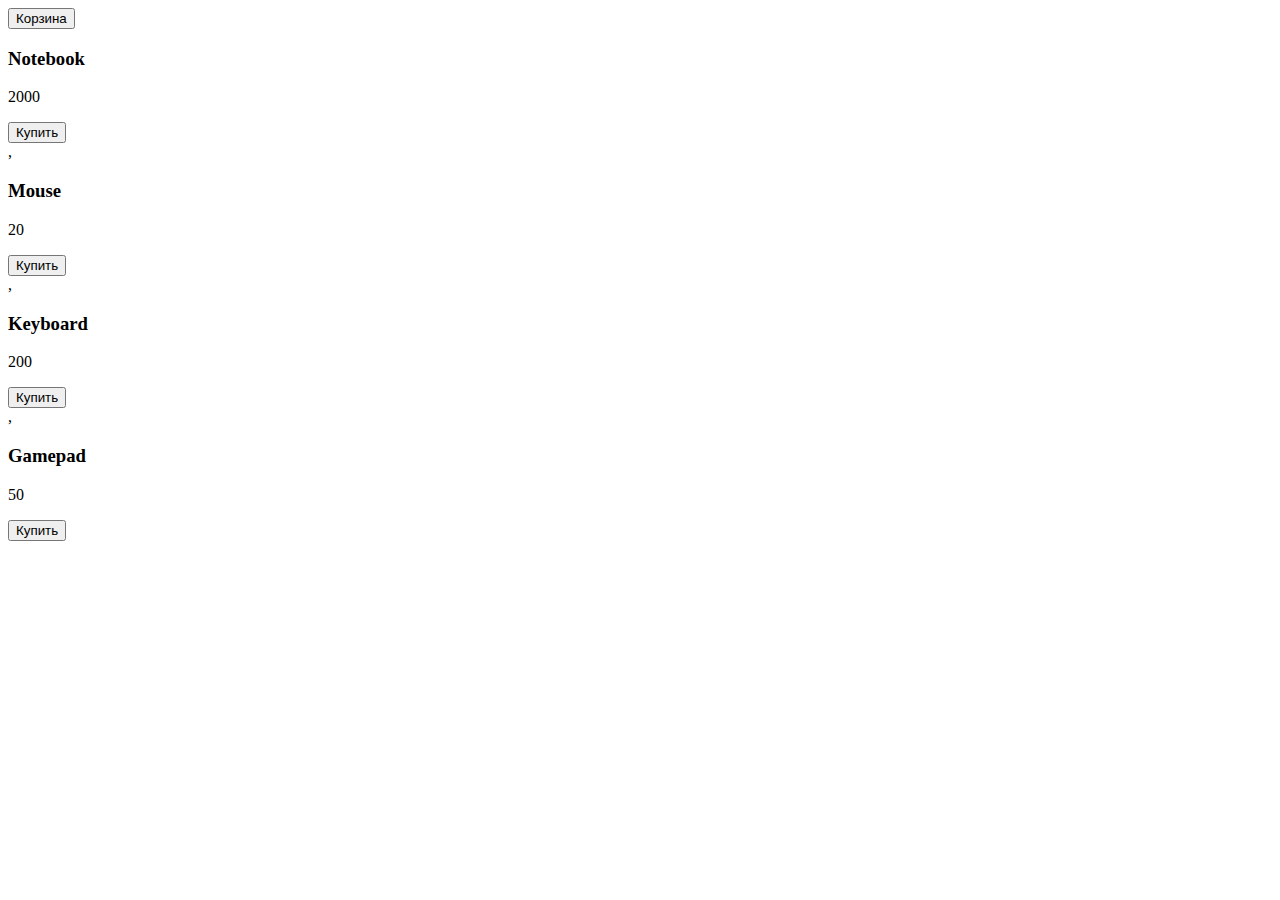
==== index.html @ 2ad417db "lesson1" ====
<!DOCTYPE html>
<html lang="en">
<head>
    <meta charset="UTF-8">
    <title>Интернет-магазин</title>
</head>
<body>
    <header>
        <button class="btn-cart" type="button">Корзина</button>
    </header>
    <main>
        <div class="products"></div>
    </main>
    <script src="js/main.js"></script>
</body>
</html>
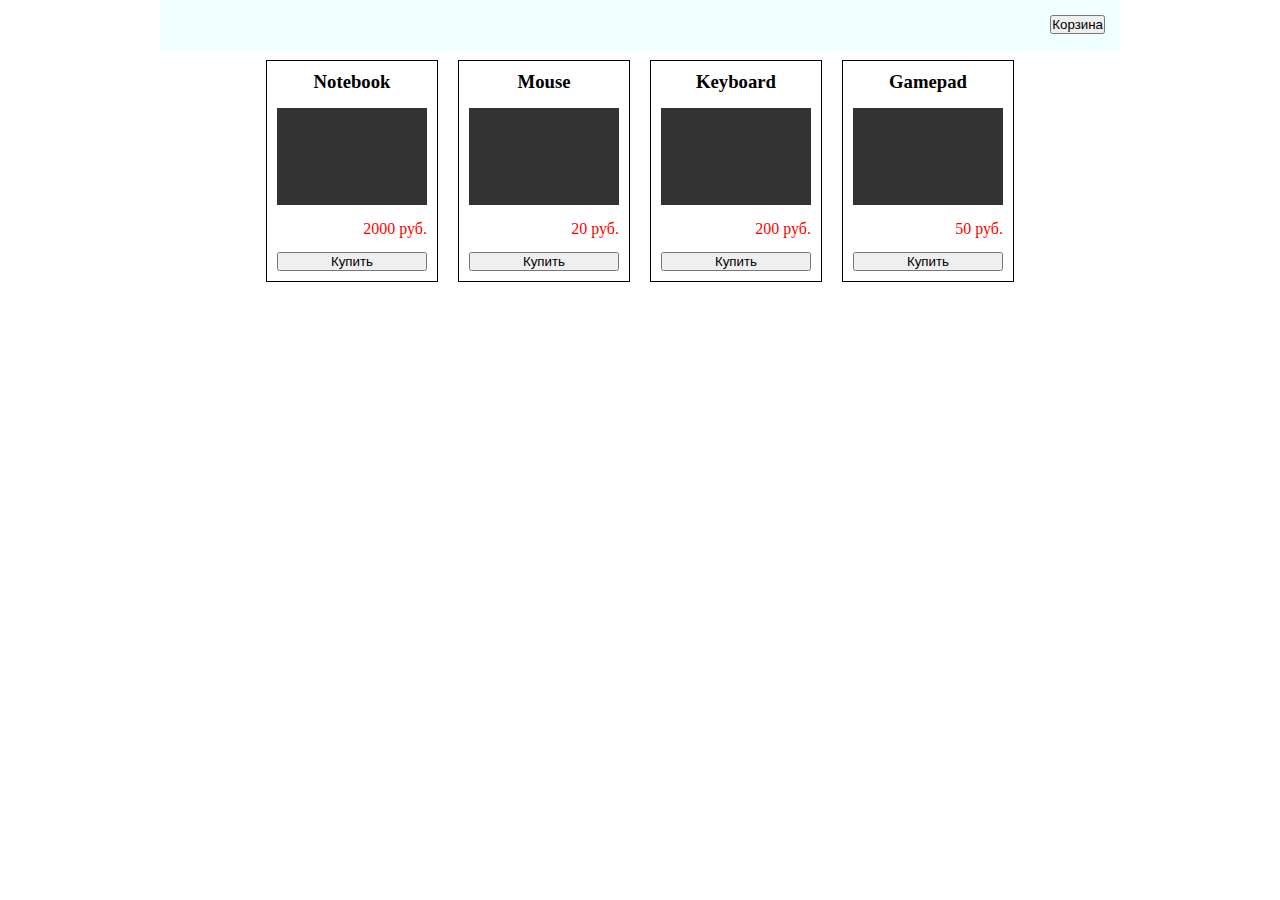
==== commit 49636713: "lesson1 homework done" ====
--- a/index.html
+++ b/index.html
@@ -3,6 +3,7 @@
 <head>
     <meta charset="UTF-8">
     <title>Интернет-магазин</title>
+    <link rel="stylesheet" href="css/style.css">
 </head>
 <body>
     <header>
--- a/css/style.css
+++ b/css/style.css
@@ -0,0 +1,46 @@
+* {
+    margin: 0px;
+    padding: 0px;
+}
+
+body {
+    width: 960px;
+    margin: 0 auto;
+}
+
+header {
+    background-color: azure;
+    height: 50px;
+    text-align: right;
+}
+
+.btn-cart {
+    text-align: right;
+    margin: 15px;
+}
+
+.products {
+    display: flex;
+    justify-content: center;
+    flex-wrap: wrap;
+}
+
+.product-item {
+    width: 150px;
+    height: 200px;
+    border: 1px solid black;
+    padding: 10px;
+    margin: 10px;
+    display: flex;
+    flex-direction: column;
+    justify-content: space-between;
+}
+
+.product-item h3 {
+    text-align: center;
+}
+
+.product-item p {
+    text-align: end;
+    color: red;
+}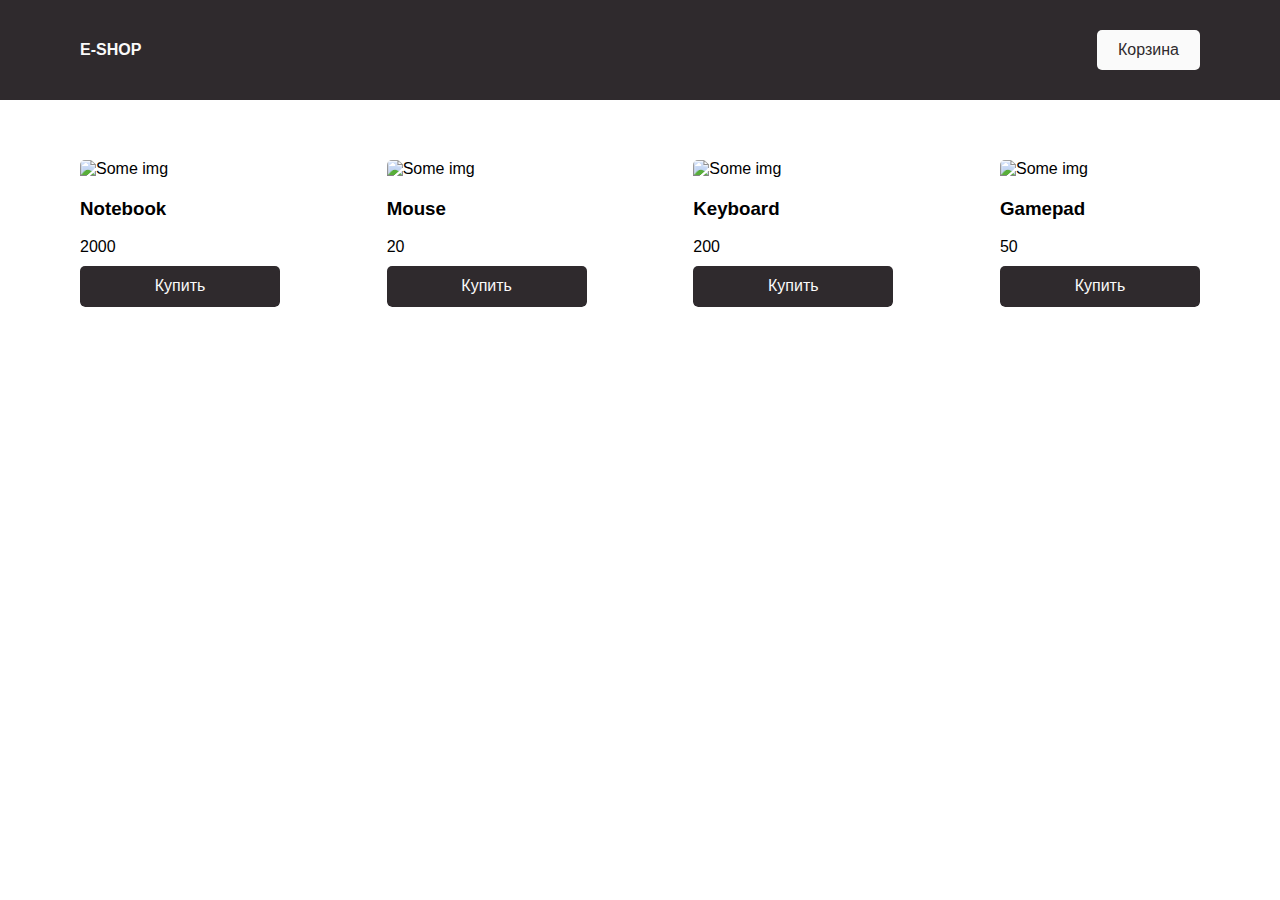
==== commit a154fd59: "lesson2" ====
--- a/index.html
+++ b/index.html
@@ -3,15 +3,25 @@
 <head>
     <meta charset="UTF-8">
     <title>Интернет-магазин</title>
+    <link rel="stylesheet" href="css/normalize.css">
     <link rel="stylesheet" href="css/style.css">
 </head>
 <body>
     <header>
+        <div class="logo">E-shop</div>
         <button class="btn-cart" type="button">Корзина</button>
     </header>
     <main>
         <div class="products"></div>
     </main>
+		<!--befoestart-->
+		<p>
+		<!--afterstart-->
+			<span></span>
+			<!--beforeend-->
+		</p>
+		<!--afterend-->
+   
     <script src="js/main.js"></script>
 </body>
 </html>--- a/css/style.css
+++ b/css/style.css
@@ -1,46 +1,77 @@
-* {
-    margin: 0px;
-    padding: 0px;
+body{
+    font-family: 'SF Pro Display', sans-serif;
 }
+header{
+    display: flex;
+    background-color: #2f2a2d;
+    justify-content: space-between;
+    color: #fafafa;
+    padding: 30px 80px;
+}
+button{
+    outline: none;
+}
+.logo{
 
-body {
-    width: 960px;
-    margin: 0 auto;
+    text-transform: uppercase;
+    font-weight: bold;
 }
-
-header {
-    background-color: azure;
-    height: 50px;
-    text-align: right;
+.btn-cart{
+    background-color: #fafafa;
+    padding: 10px 20px;
+    border: 1px solid transparent;
+    color: #2f2a2d;
+    border-radius: 5px;
+    transition: all ease-in-out .4s;
+    cursor: pointer;
 }
-
-.btn-cart {
-    text-align: right;
-    margin: 15px;
+.btn-cart:hover{
+    background-color: transparent;
+    border-color: #fafafa;
+    color: #fafafa;
 }
-
-.products {
-    display: flex;
-    justify-content: center;
-    flex-wrap: wrap;
+.btn-cart, .logo{
+    align-self: center;
 }
-
-.product-item {
-    width: 150px;
-    height: 200px;
-    border: 1px solid black;
-    padding: 10px;
-    margin: 10px;
+.products{
+    column-gap: 30px;
+    display: grid;
+    grid-template-columns: repeat(auto-fit, 200px);
+    grid-template-rows: 1fr;
+    padding: 40px 80px;
+    justify-content: space-between;
+}
+p {
+    margin: 0 0 5px 0;
+}
+.product-item{
     display: flex;
     flex-direction: column;
-    justify-content: space-between;
+    width: 200px;
+    border-radius: 5px;
+    overflow: hidden;
+    margin: 20px 0;
 }
-
-.product-item h3 {
-    text-align: center;
+img {
+    max-width: 100%;
+    height: auto
 }
-
-.product-item p {
-    text-align: end;
-    color: red;
+.desc {
+    border: 1px solid #c0c0c040;
+    padding: 15px
+}
+.buy-btn{
+    margin-top: 5px;
+    background-color: #2f2a2d;
+    padding: 10px 20px;
+    border: 1px solid transparent;
+    color: #fafafa;
+    border-radius: 5px;
+    transition: all ease-in-out .4s;
+    cursor: pointer;
+}
+.buy-btn:hover{
+    background-color: transparent;
+    border-color: #2f2a2d;
+    color: #2f2a2d;
 }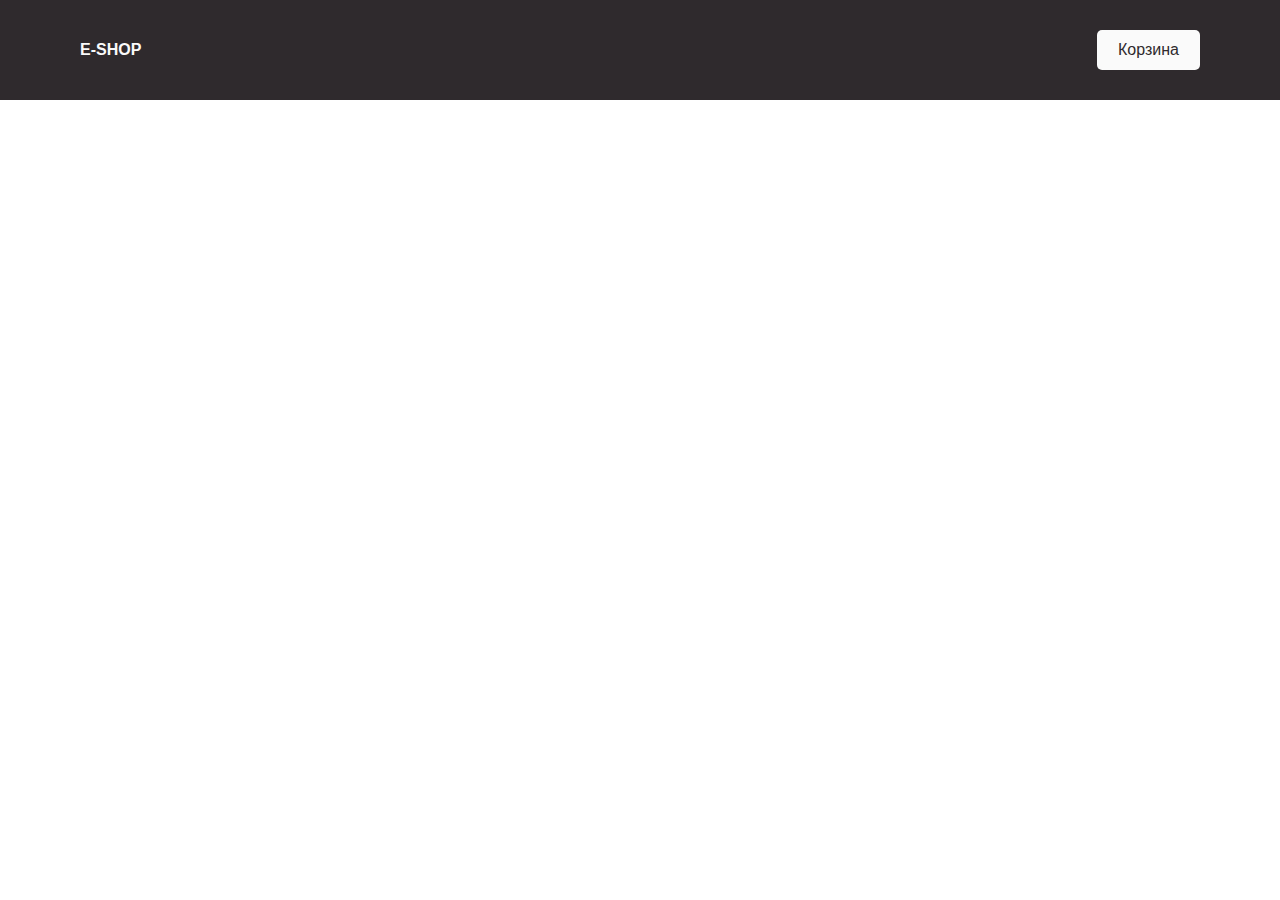
==== commit a1f3094e: "lesson3 homework задание1" ====
--- a/index.html
+++ b/index.html
@@ -5,7 +5,7 @@
     <title>Интернет-магазин</title>
     <link rel="stylesheet" href="css/normalize.css">
     <link rel="stylesheet" href="css/style.css">
-</head>
+</head> 
 <body>
     <header>
         <div class="logo">E-shop</div>
@@ -14,14 +14,14 @@
     <main>
         <div class="products"></div>
     </main>
-		<!--befoestart-->
-		<p>
-		<!--afterstart-->
-			<span></span>
-			<!--beforeend-->
-		</p>
-		<!--afterend-->
-   
+
+    <!--beforestart-->
+    <!--<p>-->
+        <!--afterstart-->
+        <!--<span></span>-->
+        <!--beforeend-->
+    <!--</p> -->
+    <!--afterend-->
     <script src="js/main.js"></script>
 </body>
 </html>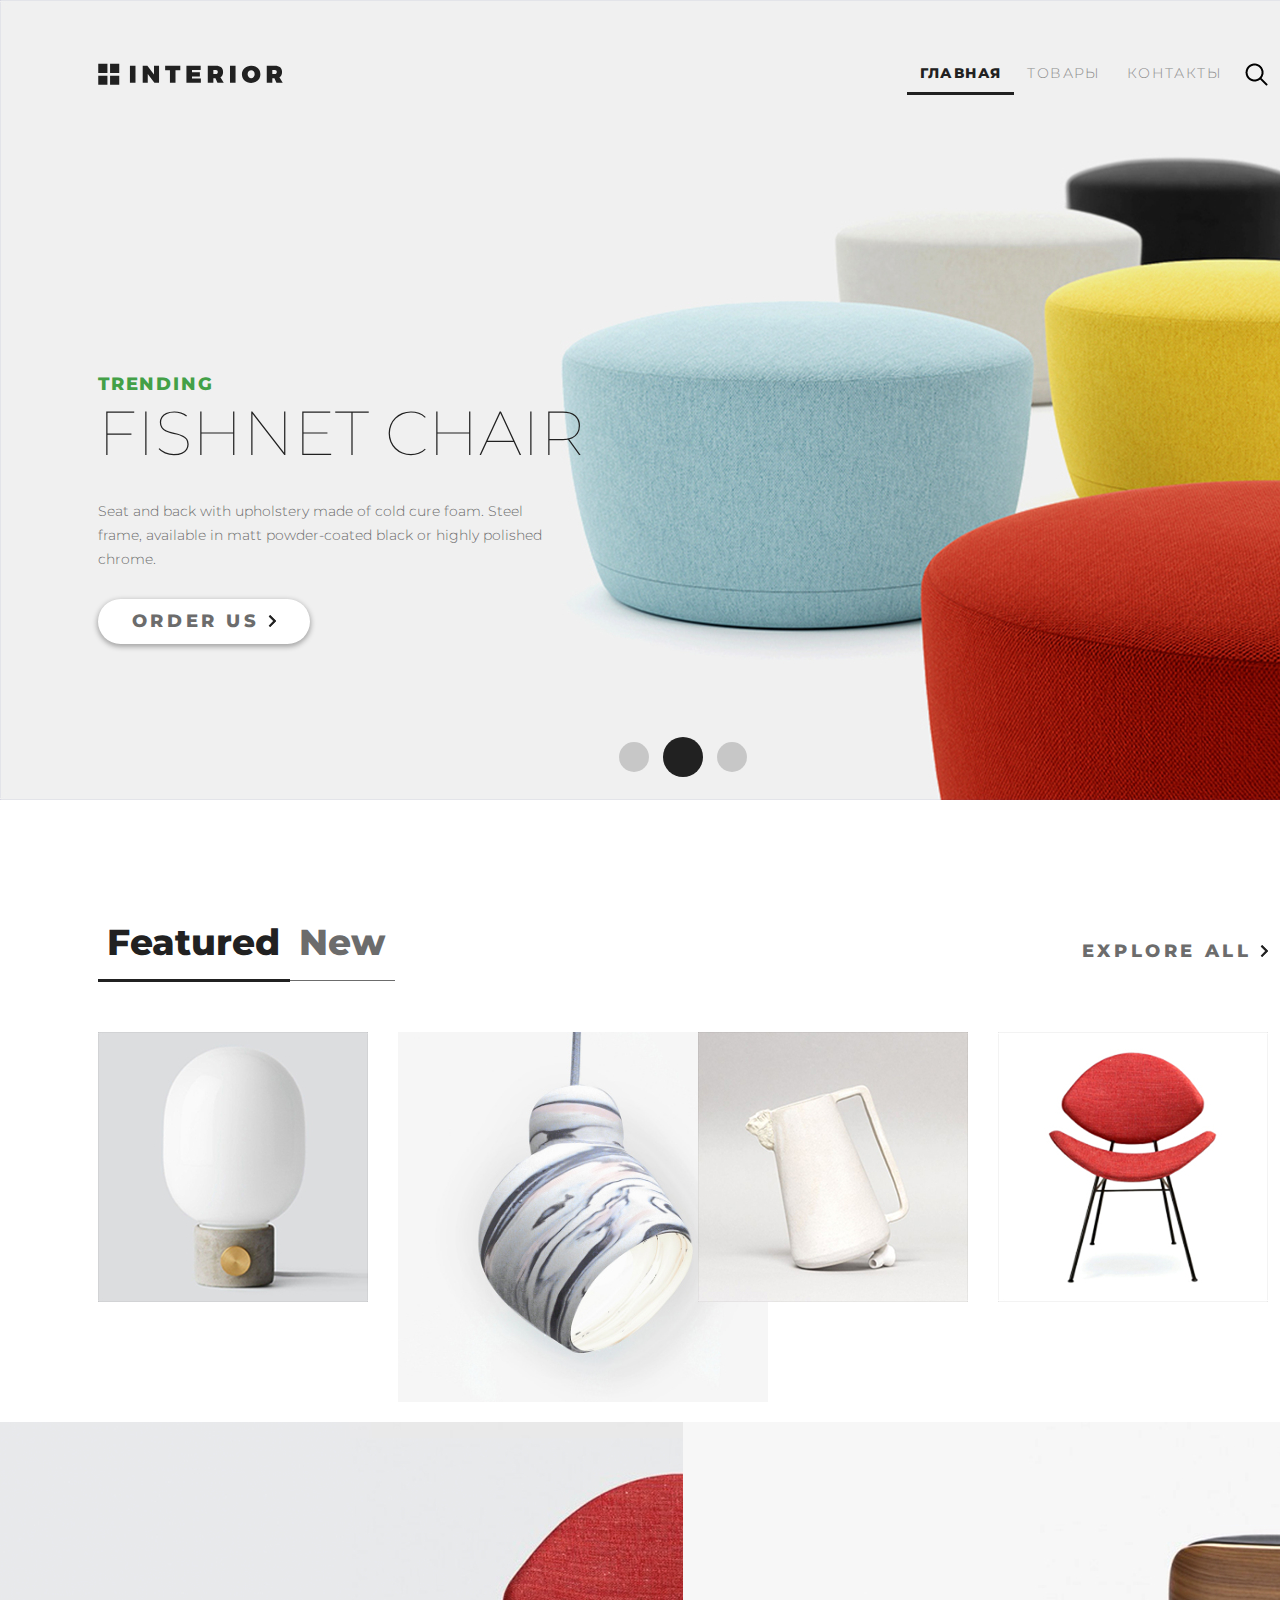
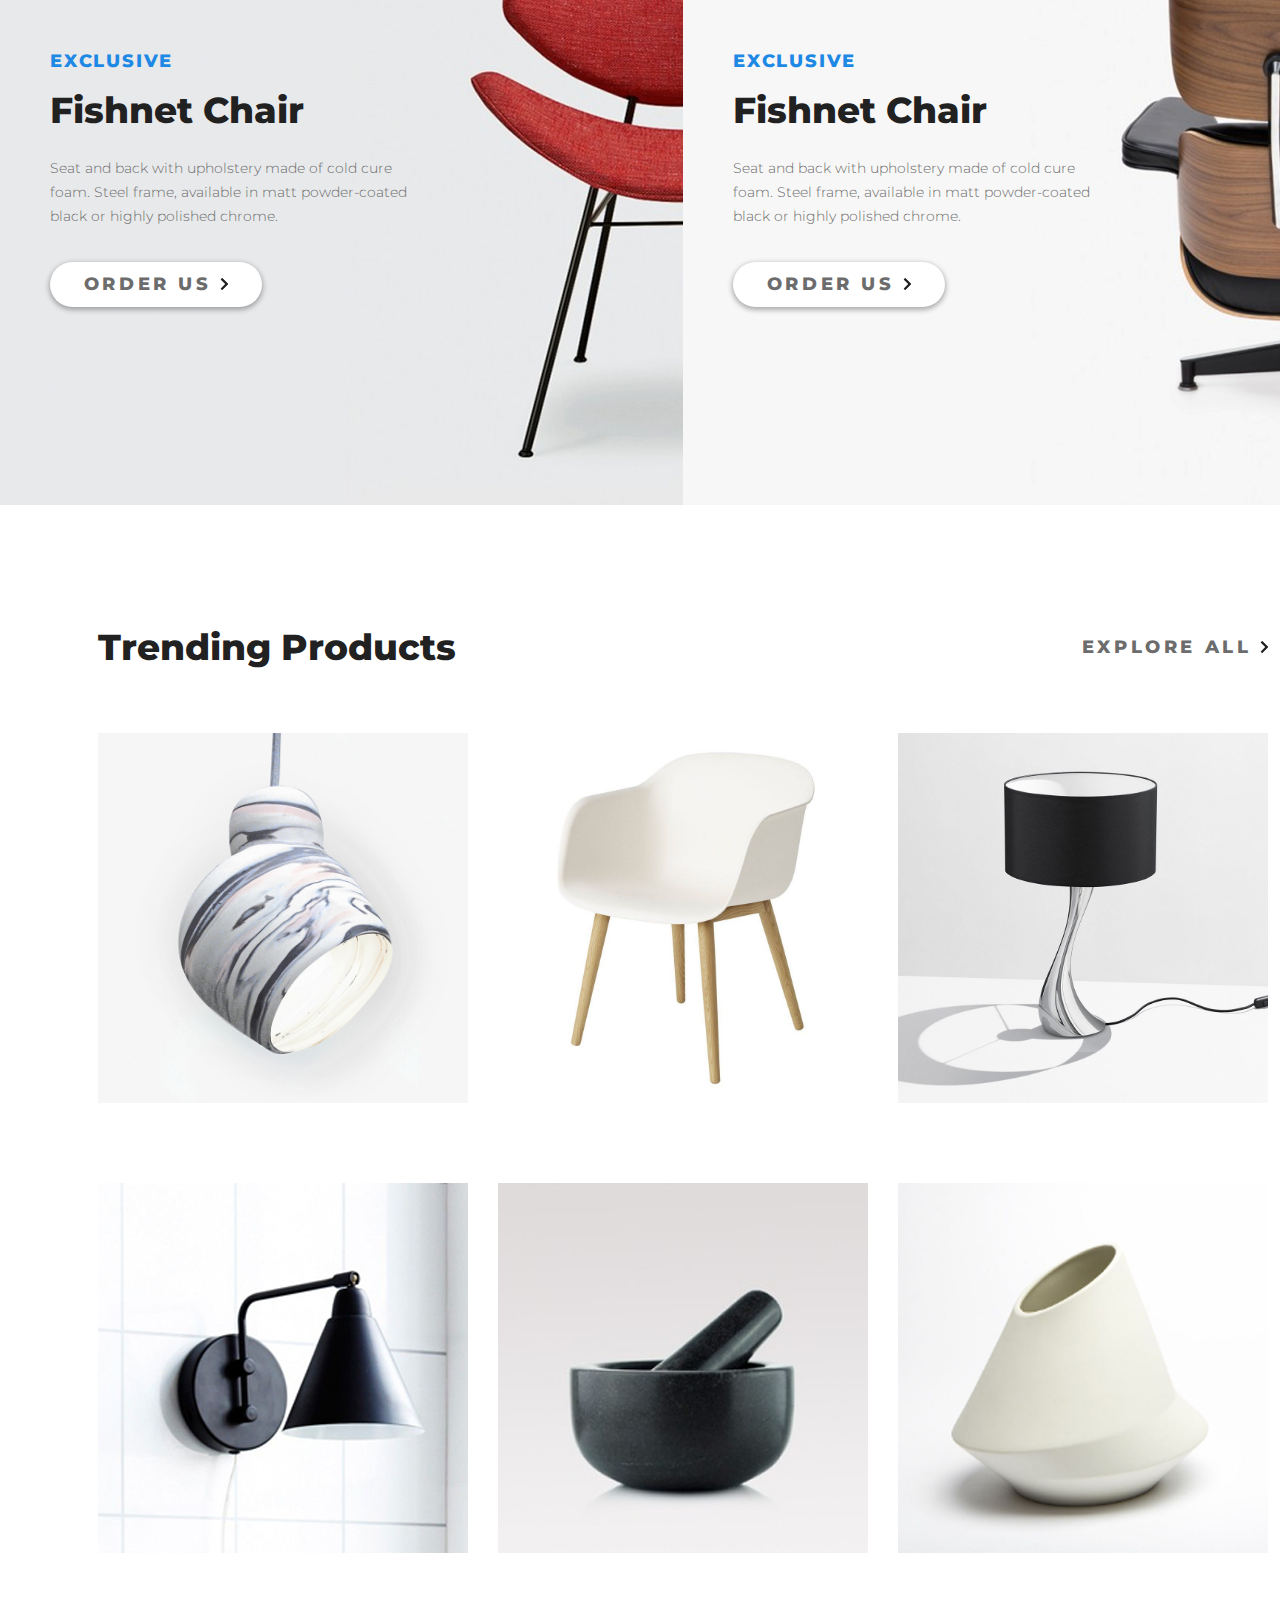
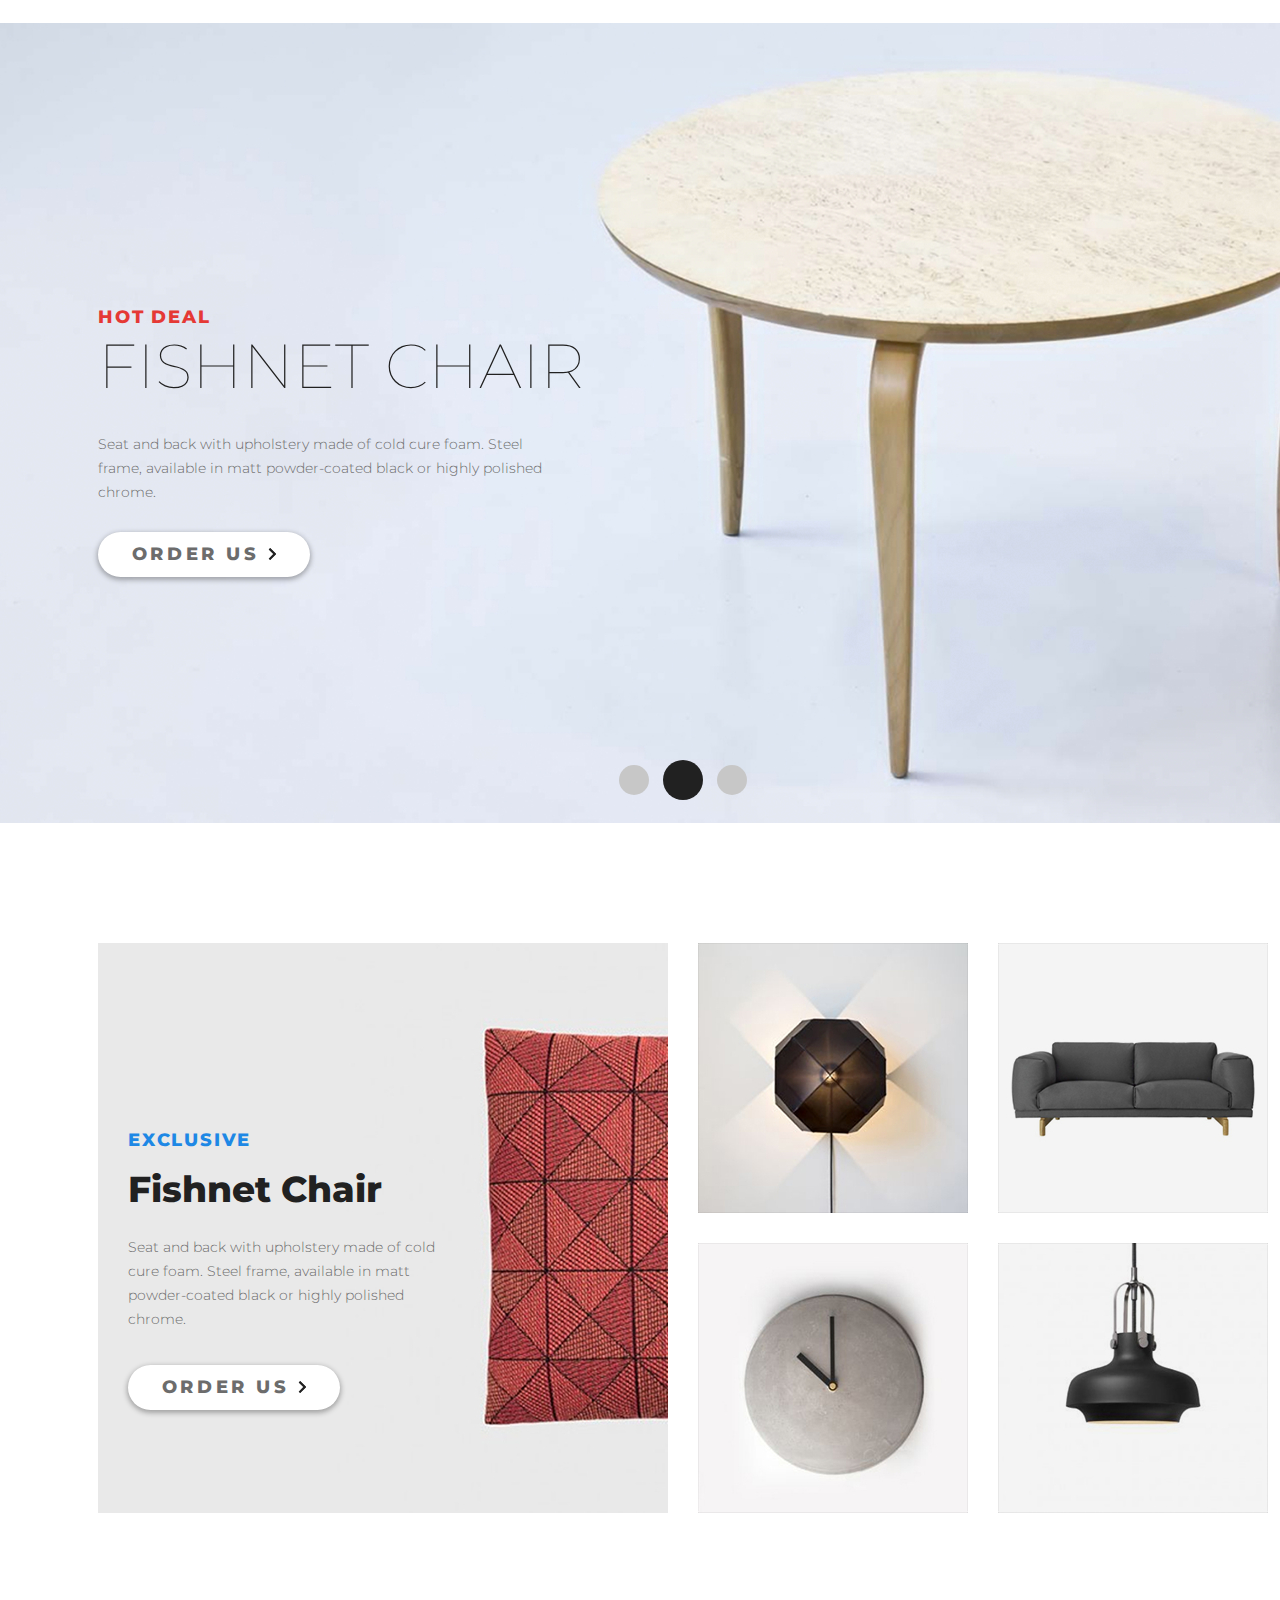
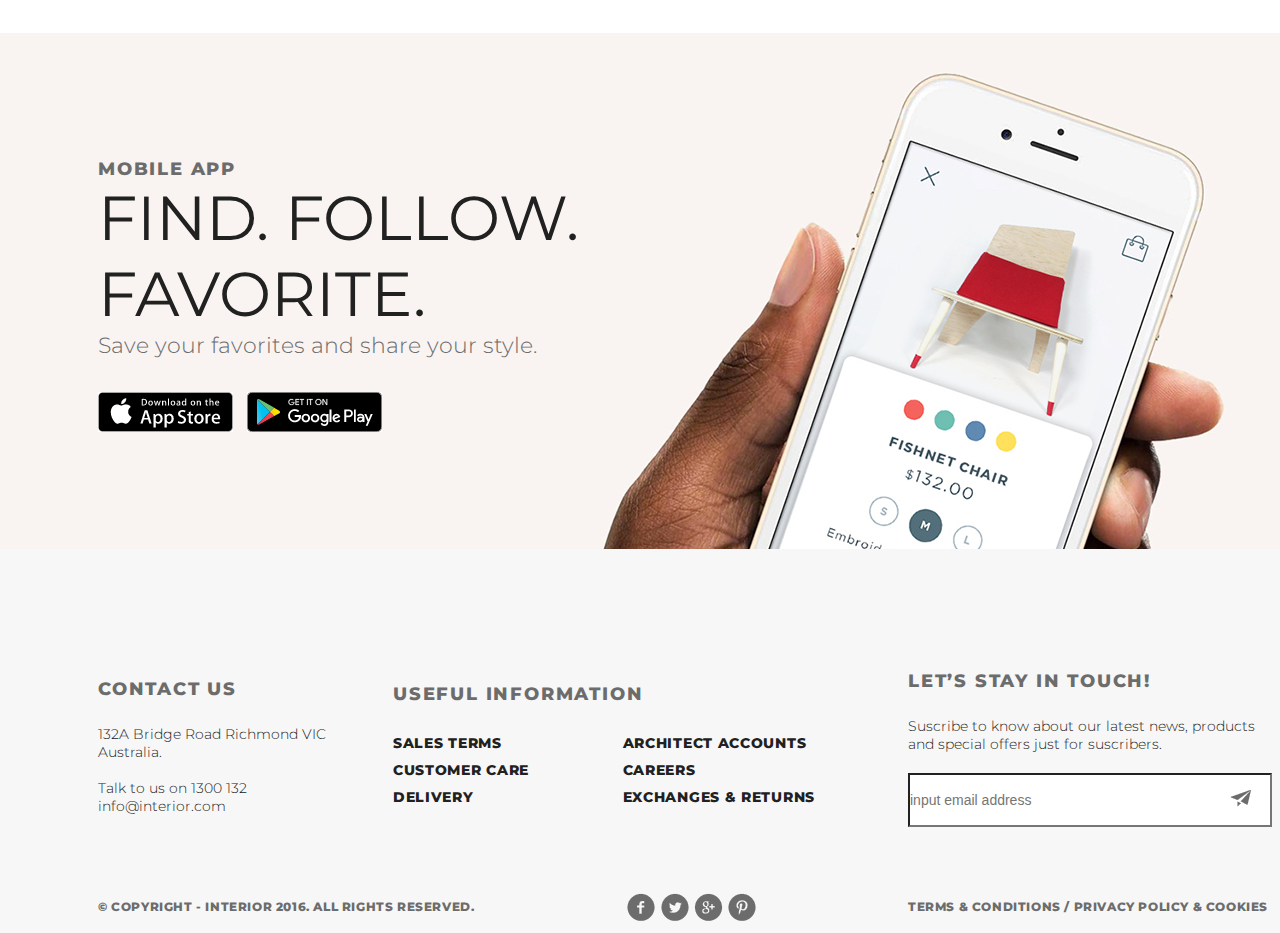
==== commit 6f4441b5: "interior site" ====
--- a/index.html
+++ b/index.html
@@ -1,27 +1,165 @@
 <!DOCTYPE html>
 <html lang="en">
+
 <head>
     <meta charset="UTF-8">
-    <title>Интернет-магазин</title>
-    <link rel="stylesheet" href="css/normalize.css">
+    <title>INTERIOR</title>
     <link rel="stylesheet" href="css/style.css">
-</head> 
+    <link href="https://fonts.googleapis.com/css?family=Montserrat:100,300,400,700&display=swap" rel="stylesheet"> </head>
+
 <body>
-    <header>
-        <div class="logo">E-shop</div>
-        <button class="btn-cart" type="button">Корзина</button>
-    </header>
-    <main>
-        <div class="products"></div>
-    </main>
+    <div class="container">
+        <div class="slider">
+            <div class="header clearfix">
+                <a href="index.html"><img src="img/logo.svg" alt="logo"></a>
+                <ul class="menu clearfix">
+                    <li class="menu-item"><a href="index.html" class="menu-link menu-link-active">Главная</a></li>
+                    <li class="menu-item"><a href="products.html" class="menu-link">Товары</a></li>
+                    <li class="menu-item"><a href="contacts.html" class="menu-link">Контакты</a></li>
+                    <li class="menu-item">
+                        <a href="#"><img src="img/search.png" alt="search" class="menu-search"></a>
+                    </li>
+                </ul>
+            </div>
+            <h1 class="slider-h1">TRENDING</h1>
+            <h2 class="slider-h2">Fishnet Chair</h2>
+            <div class="slider-content">Seat and back with upholstery made of cold cure foam. Steel frame, available in matt powder-coated black or highly polished chrome.</div><a href="product-detail.html" class="button">Order Us <img src="img/arrow-small.svg" alt="Order Us"></a>
+            <div class="paginator">
+                <a href="#" class="pg-circle"></a>
+                <a href="#" class="pg-circle pg-circle-active"></a>
+                <a href="#" class="pg-circle"></a>
+            </div>
+        </div>
+        <div class="featured-product">
+            <div class="flex-space-between">
+                <ul class="featured-menu">
+                    <li class="featured-menu-item-active"><a href="#" class="featured-menu-link featured-menu-link-active">Featured</a></li>
+                    <li class="featured-menu-item"><a href="" class="featured-menu-link">New</a></li>
+                </ul> <a href="products.html" class="explore-all">explore all <img src="img/arrow-small.svg" alt="explore all"></a> </div>
+            <div class="featured-goods">
+                <div class="good-item">
+                    <a class="good"> <img src="img/product-1.jpg" alt=""></a>
+                    <div class="good-back">
+                        <a href="product-detail.html"><img src="img/back.png" alt=""> <img class="arrow-back" src="img/arrow-back.svg" alt=""> <img src="img/arrow.svg" class="arrow" alt=""></a>
+                        <div class="back-h1">Fishnet Chair</div>
+                        <div class="back-text">Seat and back with upholstery made of cold cure foam. </div>
+                    </div>
+                </div>
+                <div class="good-item">
+                    <a class="good"><img src="img/product-2.jpg" alt=""></a>
+                    <div class="good-back">
+                        <a href="product-detail.html"><img src="img/back.png" alt=""> <img class="arrow-back" src="img/arrow-back.svg" alt=""> <img src="img/arrow.svg" class="arrow" alt=""></a>
+                        <div class="back-h1">Fishnet Chair</div>
+                        <div class="back-text">Seat and back with upholstery made of cold cure foam. </div>
+                    </div>
+                </div>
+                <div class="good-item">
+                    <a class="good"><img src="img/product-3.jpg" alt=""></a>
+                    <div class="good-back">
+                        <a href="product-detail.html"><img src="img/back.png" alt=""> <img class="arrow-back" src="img/arrow-back.svg" alt=""> <img src="img/arrow.svg" class="arrow" alt=""></a>
+                        <div class="back-h1">Fishnet Chair</div>
+                        <div class="back-text">Seat and back with upholstery made of cold cure foam. </div>
+                    </div>
+                </div>
+                <div class="good-item">
+                    <a class="good"><img src="img/product-4.jpg" alt=""></a>
+                    <div class="good-back">
+                        <a href="product-detail.html"><img src="img/back.png" alt=""> <img class="arrow-back" src="img/arrow-back.svg" alt=""> <img src="img/arrow.svg" class="arrow" alt=""></a>
+                        <div class="back-h1">Fishnet Chair</div>
+                        <div class="back-text">Seat and back with upholstery made of cold cure foam. </div>
+                    </div>
+                </div>
+            </div>
+        </div>
+        <div class="promo-product">
+            <div class="flex-space-between">
+                <div class="promo-item-left">
+                    <div class="promo-h1">exclusive</div>
+                    <div class="promo-h2">Fishnet Chair</div>
+                    <p class="promo-descr">Seat and back with upholstery made of cold cure foam. Steel frame, available in matt powder-coated black or highly polished chrome.</p> <a href="product-detail.html" class="button">Order Us <img src="img/arrow-small.svg" alt=""></a> </div>
+                <div class="promo-item-right">
+                    <div class="promo-h1">exclusive</div>
+                    <div class="promo-h2">Fishnet Chair</div>
+                    <p class="promo-descr">Seat and back with upholstery made of cold cure foam. Steel frame, available in matt powder-coated black or highly polished chrome.</p> <a href="product-detail.html" class="button">Order Us <img src="img/arrow-small.svg" alt=""></a> </div>
+            </div>
+        </div>
+        <div class="trending">
+            <div class="flex-space-between">
+                <div class="trending-h1">Trending Products</div><a href="products.html" class="explore-all">explore all <img src="img/arrow-small.svg" alt=""></a></div>
+            <div class="trending-products">
+                <a href="product-detail.html" class="product"><img src="img/product-11.jpg" alt="product-11"></a>
+                <a href="product-detail.html" class="product"><img src="img/product-21.jpg" alt="product-21"></a>
+                <a href="product-detail.html" class="product"><img src="img/product-31.jpg" alt="product-32"></a>
+                <a href="product-detail.html" class="product"><img src="img/product-41.jpg" alt="product-41"></a>
+                <a href="product-detail.html" class="product"><img src="img/product-5.jpg" alt="product-5"></a>
+                <a href="product-detail.html" class="product"><img src="img/product-6.jpg" alt="product-6"></a>
+            </div>
+        </div>
+        <div class="hot-deals">
+            <div class="clearfix">
+                <p class="hot-deal-h1">Hot deal</p>
+                <h2 class="slider-h2">Fishnet Chair</h2>
+                <p class="slider-content">Seat and back with upholstery made of cold cure foam. Steel frame, available in matt powder-coated black or highly polished chrome.</p> <a href="product-detail.html" class="button">Order Us <img src="img/arrow-small.svg" alt="Order Us"></a> </div>
+            <div class="paginator">
+                <a href="#" class="pg-circle"></a>
+                <a href="#" class="pg-circle pg-circle-active"></a>
+                <a href="#" class="pg-circle"></a>
+            </div>
+        </div>
+        <div class="exclusive-product">
+            <div class="exclusive-left">
+                <h1 class="exclusive-h1">exclusive</h1>
+                <h2 class="exclusive-h2">Fishnet Chair</h2>
+                <p class="exclusive-descr">Seat and back with upholstery made of cold cure foam. Steel frame, available in matt powder-coated black or highly polished chrome.</p> <a href="product-detail.html" class="button">Order Us <img src="img/arrow-small.svg" alt="Order Us"></a> </div>
+            <div class="exclusive-right">
+                <a href="product-detail.html" class="exclusive-right-item"><img src="img/product-2-sm.jpg" alt=""></a>
+                <a href="product-detail.html" class="exclusive-right-item"><img src="img/product-3-sm.jpg" alt=""></a>
+                <a href="product-detail.html" class="exclusive-right-item"><img src="img/product-4-sm.jpg" alt=""></a>
+                <a href="product-detail.html" class="exclusive-right-item"><img src="img/product-5-sm.jpg" alt=""></a>
+            </div>
+        </div>
+        <div class="mobile-app ">
+            <div class="mobile-h1">mobile app</div>
+            <div class="mobile-h2">Find. Follow. Favorite.</div>
+            <div class="mobile-text">Save your favorites and share your style.</div>
+            <div class="mobile-icons">
+                <a href="#"><img src="img/app-store.jpg" alt="App Store"></a>
+                <a href="#"><img src="img/google-play.jpg" alt="Google Play"></a>
+            </div>
+        </div>
+        <div class="footer">
+            <div class="footer-main">
+                <div class="footer-contactus">
+                    <div class="footer-h1">Contact Us</div>
+                    <div class="footer-text">132A Bridge Road Richmond VIC Australia.
+                        <br>
+                        <br>Talk to us on 1300 132
+                        <br>info@interior.com</div>
+                </div>
+                <div class="footer-info">
+                    <div class="footer-h1">Useful Information</div>
+                    <ul class="footer-terms">
+                        <li><a href="#" class="footer-info-item">Sales terms</a></li>
+                        <li><a href="#" class="footer-info-item">Customer care</a></li>
+                        <li><a href="#" class="footer-info-item">Delivery</a></li>
+                        <li><a href="#" class="footer-info-item">Architect accounts</a></li>
+                        <li><a href="#" class="footer-info-item">Careers</a></li>
+                        <li><a href="#" class="footer-info-item">Exchanges & returns</a></li>
+                    </ul>
+                </div>
+                <div class="footer-intouch">
+                    <div class="footer-h1">Let’s Stay in Touch!</div>
+                    <div class="footer-text">Suscribe to know about our latest news, products and special offers just for suscribers.</div>
+                    <div class="footer-email">
+                        <input class="footer-email" type="email" placeholder="input email address"> </div>
+                </div>
+            </div>
+            <div class="footer-copy">
+                <div class="footer-text-1">© Copyright - INTERIOR 2016. All Rights Reserved.</div><img src="img/social-links.png" alt="">
+                <div class="footer-text-1">Terms & Conditions / Privacy policy & Cookies</div>
+            </div>
+        </div>
+    </div>
+</body>
 
-    <!--beforestart-->
-    <!--<p>-->
-        <!--afterstart-->
-        <!--<span></span>-->
-        <!--beforeend-->
-    <!--</p> -->
-    <!--afterend-->
-    <script src="js/main.js"></script>
-</body>
 </html>--- a/css/style.css
+++ b/css/style.css
@@ -1,77 +1,758 @@
-body{
-    font-family: 'SF Pro Display', sans-serif;
-}
-header{
-    display: flex;
-    background-color: #2f2a2d;
-    justify-content: space-between;
-    color: #fafafa;
-    padding: 30px 80px;
-}
-button{
-    outline: none;
-}
-.logo{
-
-    text-transform: uppercase;
-    font-weight: bold;
-}
-.btn-cart{
-    background-color: #fafafa;
-    padding: 10px 20px;
-    border: 1px solid transparent;
-    color: #2f2a2d;
-    border-radius: 5px;
-    transition: all ease-in-out .4s;
-    cursor: pointer;
-}
-.btn-cart:hover{
-    background-color: transparent;
-    border-color: #fafafa;
-    color: #fafafa;
-}
-.btn-cart, .logo{
-    align-self: center;
-}
-.products{
-    column-gap: 30px;
-    display: grid;
-    grid-template-columns: repeat(auto-fit, 200px);
-    grid-template-rows: 1fr;
-    padding: 40px 80px;
-    justify-content: space-between;
-}
-p {
-    margin: 0 0 5px 0;
-}
-.product-item{
-    display: flex;
-    flex-direction: column;
-    width: 200px;
-    border-radius: 5px;
-    overflow: hidden;
-    margin: 20px 0;
-}
-img {
-    max-width: 100%;
-    height: auto
-}
-.desc {
-    border: 1px solid #c0c0c040;
-    padding: 15px
-}
-.buy-btn{
-    margin-top: 5px;
-    background-color: #2f2a2d;
-    padding: 10px 20px;
-    border: 1px solid transparent;
-    color: #fafafa;
-    border-radius: 5px;
-    transition: all ease-in-out .4s;
-    cursor: pointer;
-}
-.buy-btn:hover{
-    background-color: transparent;
-    border-color: #2f2a2d;
-    color: #2f2a2d;
-}+/* Generated by less 2.5.1 */
+* {
+  margin: 0px;
+  padding: 0px;
+}
+body {
+  font-family: 'Montserrat', sans-serif;
+}
+.container {
+  width: 1366px;
+  margin: 0 auto;
+}
+.padding-98 {
+  padding-left: 98px;
+  padding-right: 98px;
+}
+.margin-120 {
+  margin: 120px 0;
+}
+.clearfix {
+  content: "";
+  clear: both;
+  display: table;
+}
+.flex-space-between {
+  display: flex;
+  justify-content: space-between;
+  align-items: center;
+}
+.flex-space-between-wrap {
+  display: flex;
+  justify-content: space-between;
+  flex-wrap: wrap;
+  align-content: space-between;
+}
+.slider {
+  height: 800px;
+  background-image: url(../img/slider-img.jpg);
+  position: relative;
+  padding-left: 98px;
+  padding-right: 98px;
+}
+.header {
+  width: 100%;
+  padding-top: 63px;
+  padding-right: 167px;
+}
+.menu {
+  float: right;
+  list-style-type: none;
+}
+.menu-item {
+  float: left;
+}
+.menu-link {
+  color: #8c8c8c;
+  font-size: 14px;
+  font-weight: 300;
+  text-transform: uppercase;
+  letter-spacing: 1.4px;
+  text-decoration: none;
+  padding: 10px 13px;
+}
+.menu-link:hover {
+  color: #212121;
+  padding-bottom: 11px;
+  border-bottom: 1px solid #212121;
+}
+.menu-link-active {
+  color: #212121;
+  font-weight: 800;
+  letter-spacing: 1.4px;
+  border-bottom: 3px solid #212121;
+}
+.slider-h1 {
+  margin-top: 283px;
+  color: #43a047;
+  font-size: 18px;
+  font-weight: 800;
+  text-transform: uppercase;
+  letter-spacing: 1.8px;
+}
+.slider-h2 {
+  color: #212121;
+  font-size: 62px;
+  font-weight: 100;
+  text-transform: uppercase;
+}
+.slider-content {
+  color: #6c6c6c;
+  font-size: 14px;
+  font-weight: 300;
+  width: 458px;
+  margin: 28px 0;
+  line-height: 24px;
+}
+.button {
+  color: #6c6c6c;
+  font-size: 18px;
+  font-weight: 800;
+  text-transform: uppercase;
+  letter-spacing: 3.6px;
+  box-shadow: 0 2px 5px 1px rgba(33, 33, 33, 0.35);
+  border-radius: 23px;
+  background-color: #ffffff;
+  width: 212px;
+  height: 45px;
+  text-align: center;
+  line-height: 45px;
+  display: inline-block;
+  text-decoration: none;
+}
+.button:hover {
+  color: #212121;
+}
+.button:active {
+  box-shadow: none;
+}
+.paginator {
+  position: absolute;
+  left: 0;
+  bottom: 19px;
+  text-align: center;
+  width: 100%;
+}
+.pg-circle {
+  width: 30px;
+  height: 30px;
+  display: inline-block;
+  background-color: #c7c7c7;
+  border-radius: 50%;
+  margin: 5px;
+}
+.pg-circle:hover {
+  background-color: #212121;
+}
+.pg-circle-active {
+  background-color: #212121;
+  width: 40px;
+  height: 40px;
+  margin-bottom: 0px;
+}
+.featured-product {
+  margin: 120px 0;
+  padding-left: 98px;
+  padding-right: 98px;
+}
+.featured-menu {
+  list-style-type: none;
+}
+.featured-menu-item {
+  float: left;
+  padding: 0px 10px 16px 9px;
+  border-bottom: 1px solid #6c6c6c;
+}
+.featured-menu-item-active {
+  float: left;
+  padding: 0px 10px 15px 9px;
+  border-bottom: 3px solid #212121;
+}
+.featured-menu-link {
+  color: #6c6c6c;
+  font-size: 36px;
+  font-weight: 800;
+  text-decoration: none;
+}
+.featured-menu-link:hover {
+  color: #212121;
+  border-bottom-color: #212121;
+}
+.featured-menu-link-active {
+  color: #212121;
+}
+.explore-all {
+  color: #6c6c6c;
+  font-size: 18px;
+  font-weight: 800;
+  text-transform: uppercase;
+  letter-spacing: 3.6px;
+  display: inline-block;
+  text-decoration: none;
+}
+.explore-all:hover {
+  color: #212121;
+}
+.featured-goods {
+  display: flex;
+  justify-content: space-between;
+  align-items: center;
+  margin-top: 50px;
+  height: 270px;
+}
+.good-item {
+  position: relative;
+}
+.good-back {
+  position: relative;
+  z-index: 1;
+  height: 270px;
+}
+.good-back:hover {
+  z-index: 3;
+}
+.arrow-back {
+  position: absolute;
+  top: 62px;
+  left: 111px;
+}
+.arrow {
+  position: absolute;
+  top: 77px;
+  left: 134px;
+}
+.back-h1 {
+  position: absolute;
+  top: 129px;
+  left: 63px;
+  color: #212121;
+  font-size: 22px;
+  font-weight: 800;
+}
+.back-text {
+  position: absolute;
+  top: 169px;
+  left: 25px;
+  width: 215px;
+  color: #6c6c6c;
+  font-size: 14px;
+  font-weight: 300;
+  text-align: center;
+}
+.good {
+  width: 270px;
+  height: 270px;
+  z-index: 2;
+  position: absolute;
+}
+.good:hover {
+  display: none;
+}
+.promo-product {
+  height: 683px;
+  display: flex;
+  justify-content: space-between;
+  align-items: center;
+}
+.promo-item {
+  width: 633px;
+  height: 683px;
+  padding-left: 50px;
+}
+.promo-item-left {
+  width: 633px;
+  height: 683px;
+  padding-left: 50px;
+  background-image: url(../img/promo-img1.jpg);
+}
+.promo-h1 {
+  margin-top: 283px;
+  color: #43a047;
+  font-size: 18px;
+  font-weight: 800;
+  text-transform: uppercase;
+  letter-spacing: 1.8px;
+  color: #1e88e5;
+  margin-top: 228px;
+  margin-bottom: 16px;
+}
+.promo-h2 {
+  color: #212121;
+  font-size: 36px;
+  font-weight: 800;
+}
+.promo-descr {
+  color: #6c6c6c;
+  font-size: 14px;
+  font-weight: 300;
+  line-height: 24.04px;
+  margin-top: 24px;
+  margin-bottom: 34px;
+  width: 374px;
+}
+.promo-item-right {
+  background-image: url(../img/promo-img.jpg);
+  width: 633px;
+  height: 683px;
+  padding-left: 50px;
+}
+.trending {
+  margin: 120px 0;
+  padding-left: 98px;
+  padding-right: 98px;
+}
+.trending-h1 {
+  color: #212121;
+  font-size: 36px;
+  font-weight: 800;
+}
+.trending-products {
+  display: flex;
+  justify-content: space-between;
+  flex-wrap: wrap;
+  align-content: space-between;
+  width: 1170px;
+  height: 770px;
+  margin-top: 64px;
+}
+.product {
+  height: 450px;
+  width: 370px;
+}
+.product:hover {
+  opacity: 1;
+}
+.hot-deals {
+  height: 800px;
+  background-image: url(../img/slider-img.jpg);
+  position: relative;
+  padding-left: 98px;
+  padding-right: 98px;
+  background-image: url(../img/slider-hotdeal.jpg);
+}
+.hot-deal-h1 {
+  margin-top: 283px;
+  color: #43a047;
+  font-size: 18px;
+  font-weight: 800;
+  text-transform: uppercase;
+  letter-spacing: 1.8px;
+  color: #e53935;
+}
+.exclusive-product {
+  margin: 120px 0;
+  padding-left: 98px;
+  padding-right: 98px;
+  display: flex;
+  justify-content: space-between;
+  align-items: center;
+}
+.exclusive-item {
+  width: 570px;
+  height: 570px;
+}
+.exclusive-left {
+  width: 570px;
+  height: 570px;
+  background-image: url(../img/product-1-lg.jpg);
+  width: 540px;
+  padding-left: 30px;
+}
+.exclusive-h1 {
+  margin-top: 283px;
+  color: #43a047;
+  font-size: 18px;
+  font-weight: 800;
+  text-transform: uppercase;
+  letter-spacing: 1.8px;
+  color: #1e88e5;
+  margin-top: 228px;
+  margin-bottom: 16px;
+  margin-top: 186px;
+}
+.exclusive-h2 {
+  color: #212121;
+  font-size: 36px;
+  font-weight: 800;
+}
+.exclusive-descr {
+  color: #6c6c6c;
+  font-size: 14px;
+  font-weight: 300;
+  line-height: 24.04px;
+  margin-top: 24px;
+  margin-bottom: 34px;
+  width: 374px;
+  width: 332px;
+}
+.exclusive-right {
+  width: 570px;
+  height: 570px;
+  display: flex;
+  justify-content: space-between;
+  flex-wrap: wrap;
+  align-content: space-between;
+}
+.exclusive-right .exclusive-right-item {
+  width: 270px;
+  height: 270px;
+}
+.exclusive-right-item:hover {
+  opacity: 0.3;
+}
+.mobile-app {
+  background-image: url(../img/mobile-back-img.jpg);
+  height: 516px;
+  position: relative;
+  padding-left: 98px;
+  padding-right: 98px;
+}
+.mobile-h1 {
+  margin-top: 283px;
+  color: #43a047;
+  font-size: 18px;
+  font-weight: 800;
+  text-transform: uppercase;
+  letter-spacing: 1.8px;
+  color: #6c6c6c;
+  padding-top: 125px;
+  margin-top: 0;
+}
+.mobile-h2 {
+  color: #212121;
+  font-size: 62px;
+  font-weight: 100;
+  text-transform: uppercase;
+  font-weight: 400;
+  width: 540px;
+}
+.mobile-text {
+  color: #6c6c6c;
+  font-size: 22px;
+  font-weight: 300;
+}
+.mobile-icons {
+  padding-top: 33px;
+}
+.mobile-icons img {
+  padding-right: 10px;
+}
+.mobile-icons img:hover {
+  opacity: 0.3;
+}
+.footer {
+  height: 384px;
+  background-image: url(../img/footer-back.png);
+  padding-left: 98px;
+  padding-right: 98px;
+}
+.footer-main {
+  display: flex;
+  justify-content: space-between;
+  align-items: center;
+}
+.footer-h1 {
+  color: #6c6c6c;
+  font-size: 18px;
+  font-weight: 800;
+  line-height: 24px;
+  text-transform: uppercase;
+  letter-spacing: 1.8px;
+  padding-top: 120px;
+  padding-bottom: 24px;
+}
+.footer-text {
+  color: #212121;
+  font-size: 14px;
+  font-weight: 300;
+}
+.footer-contactus {
+  width: 300px;
+}
+.footer-info {
+  width: 450px;
+}
+.footer-terms {
+  display: flex;
+  justify-content: space-between;
+  flex-wrap: wrap;
+  align-content: space-between;
+  list-style-type: none;
+  flex-direction: column;
+  height: 80px;
+  width: 422px;
+}
+.footer-info-item {
+  color: #212121;
+  font-size: 14px;
+  font-weight: 800;
+  line-height: 26px;
+  text-transform: uppercase;
+  letter-spacing: 0.7px;
+  text-decoration: none;
+}
+.footer-contactus {
+  width: 230px;
+}
+.footer-info-blocks {
+  display: flex;
+  justify-content: space-between;
+}
+.footer-intouch {
+  width: 360px;
+}
+.footer-email {
+  height: 50px;
+  width: 100%;
+  color: #6c6c6c;
+  font-size: 14px;
+  font-weight: 300;
+  margin: 10px 0px;
+  background-image: url(../img/send-mail.png);
+  background-repeat: no-repeat;
+  background-position: 320px 15px;
+}
+.footer-copy {
+  display: flex;
+  justify-content: space-between;
+  align-items: center;
+  padding-top: 70px;
+}
+.footer-text-1 {
+  color: #6c6c6c;
+  font-size: 12px;
+  font-weight: 800;
+  line-height: 26px;
+  text-transform: uppercase;
+  letter-spacing: 0.6px;
+}
+.product-detail-header {
+  position: relative;
+  height: 119px;
+}
+.product-detail-menu {
+  height: 70px;
+  text-align: center;
+  background-color: #f4f4f4;
+}
+.product-menu-item {
+  display: inline-block;
+  padding: 25px 20px;
+}
+.product-menu-link {
+  color: #6c6c6c;
+  font-size: 18px;
+  font-weight: 800;
+  text-transform: uppercase;
+  letter-spacing: 1.8px;
+  text-decoration: none;
+  padding: 18px 10px;
+}
+.product-menu-link:hover {
+  color: #212121;
+}
+.product-descr {
+  padding-top: 72px;
+  position: relative;
+}
+.product-descr-img {
+  float: left;
+  display: flex;
+  flex-direction: column;
+  align-items: center;
+}
+.product-mini-img {
+  width: 70px;
+  height: 70px;
+  margin: 10px;
+}
+.product-mini-img:hover {
+  outline: 1px solid #6c6c6c;
+}
+.product-description {
+  position: relative;
+  padding-left: 56px;
+}
+.product-descr-h1 {
+  color: #212121;
+  font-size: 36px;
+  font-weight: 800;
+  text-align: center;
+}
+.product-descr-h2 {
+  color: #e53935;
+  font-size: 18px;
+  font-weight: 800;
+  line-height: 48.02px;
+  text-transform: uppercase;
+  letter-spacing: 1.8px;
+  text-align: center;
+}
+.product-descr-price {
+  color: #212121;
+  font-size: 36px;
+  font-weight: 300;
+  font-size: 72px;
+  text-transform: uppercase;
+  text-align: center;
+  padding: 10px 0;
+}
+.text-less {
+  font-size: 30px;
+  text-transform: none;
+}
+.product-descr-button {
+  color: #ffffff;
+  font-size: 22px;
+  font-weight: 800;
+  line-height: 70.01px;
+  text-transform: uppercase;
+  letter-spacing: 4.4px;
+  box-shadow: 0 2px 5px 1px rgba(33, 33, 33, 0.35);
+  border-radius: 70px;
+  background-color: red;
+  width: 510px;
+  height: 71px;
+  text-align: center;
+  display: inline-block;
+  text-decoration: none;
+  margin: 20px 0;
+}
+.product-descr-button:hover {
+  font-size: 24px;
+}
+.product-descr-button:active {
+  box-shadow: none;
+  font-size: 22px;
+}
+.product-descr-text {
+  color: #212121;
+  font-size: 16px;
+  font-weight: 300;
+  line-height: 24.01px;
+  letter-spacing: 0.4px;
+  padding: 10px 0;
+}
+.related-products {
+  display: flex;
+  justify-content: space-between;
+  align-items: center;
+  width: 1170px;
+  height: 400px;
+  margin-top: 40px;
+}
+.product-header {
+  background-color: #f5f5f5;
+  height: 360px;
+}
+.product-h1 {
+  color: #212121;
+  font-size: 62px;
+  font-weight: 400;
+  padding-top: 168px;
+}
+.product-menu {
+  height: 100px;
+  text-align: left;
+  padding: 71px;
+}
+.products-list {
+  width: 1170px;
+  height: 1569px;
+  display: flex;
+  justify-content: space-between;
+  flex-wrap: wrap;
+}
+.product-refresh {
+  padding: 40px 0;
+  text-align: center;
+  margin-bottom: 70px;
+}
+.send-message-form {
+  width: 1170px;
+  height: 500px;
+  display: flex;
+  justify-content: space-around;
+  flex-direction: column;
+}
+.input-label {
+  color: #212121;
+  font-size: 14px;
+  font-weight: 800;
+  line-height: 26px;
+  text-transform: uppercase;
+  letter-spacing: 0.7px;
+  margin-top: 20px;
+}
+.contact-us-input {
+  height: 30px;
+  width: 500px;
+  color: #6c6c6c;
+  font-size: 14px;
+  font-weight: 300;
+  border-radius: 10px;
+}
+.contact-us-message {
+  height: auto;
+  padding: 5px;
+}
+.send-button {
+  color: #6c6c6c;
+  font-size: 14px;
+  font-weight: 800;
+  text-transform: uppercase;
+  letter-spacing: 3.6px;
+  box-shadow: 0 2px 5px 1px rgba(33, 33, 33, 0.35);
+  border-radius: 10px;
+  background-color: #ffffff;
+  width: 200px;
+  height: 40px;
+  text-align: center;
+  line-height: 40px;
+  display: inline-block;
+  text-decoration: none;
+  margin-top: 20px;
+}
+.invalid-field {
+  border-color: red;
+}
+.error {
+  font-size: 14px;
+  color: red;
+  font-weight: 300;
+  padding-top: 2px;
+}
+.send-button:hover {
+  color: #212121;
+}
+.send-button:active {
+  box-shadow: none;
+}
+.contacts {
+  width: 1170px;
+  height: 370px;
+  display: flex;
+  justify-content: space-between;
+}
+.contact-item {
+  width: 370px;
+  height: 370px;
+  text-align: center;
+  outline: 1px solid #6c6c6c;
+}
+.loc-img {
+  padding: 35px 0;
+}
+.contacts-h1 {
+  color: #212121;
+  font-size: 22px;
+  font-weight: 800;
+  line-height: 30px;
+  text-transform: uppercase;
+  padding: 0;
+}
+.contacts-text-h3 {
+  font-size: 14px;
+  color: #212121;
+  font-weight: 300;
+  padding-top: 16px;
+}
+.contacts-text {
+  color: #6c6c6c;
+  font-size: 14px;
+  font-weight: 800;
+  line-height: 20px;
+}
+.menu-search {
+  padding-left: 10px;
+}
